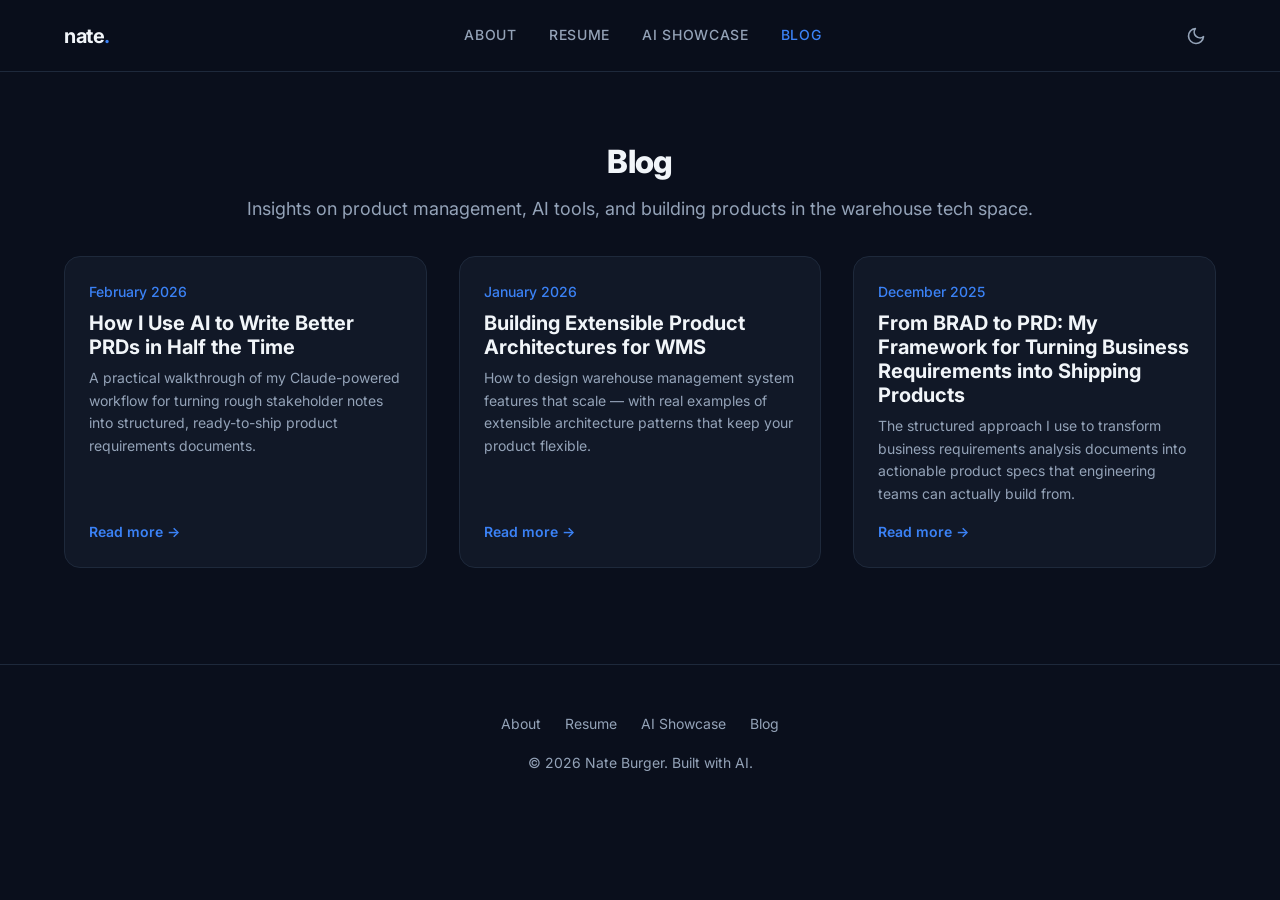
==== blog/index.html @ ef0ab64f "Build complete personal website with blog, AI showcase, and full SEO Static HTML/CSS/JS site for Git" ====
<!DOCTYPE html>
<html lang="en" data-theme="dark">
<head>
  <meta charset="UTF-8">
  <meta name="viewport" content="width=device-width, initial-scale=1.0">

  <!-- Primary Meta -->
  <title>Blog — Nate Burger | Product Management & AI Insights</title>
  <meta name="description" content="Articles on product management, AI-assisted development, warehouse management systems, workflow automation, and turning complex requirements into shipping products.">
  <meta name="author" content="Nate Burger">
  <link rel="canonical" href="https://ndburger.github.io/testt/blog/">

  <!-- Open Graph -->
  <meta property="og:type" content="website">
  <meta property="og:title" content="Blog — Nate Burger | Product Management & AI Insights">
  <meta property="og:description" content="Articles on product management, AI-assisted development, warehouse management systems, and workflow automation.">
  <meta property="og:url" content="https://ndburger.github.io/testt/blog/">
  <meta property="og:image" content="https://ndburger.github.io/testt/assets/images/og-image.png">
  <meta property="og:site_name" content="Nate Burger">

  <!-- Twitter Card -->
  <meta name="twitter:card" content="summary_large_image">
  <meta name="twitter:title" content="Blog — Nate Burger | Product Management & AI Insights">
  <meta name="twitter:description" content="Articles on product management, AI-assisted development, warehouse management systems, and workflow automation.">
  <meta name="twitter:image" content="https://ndburger.github.io/testt/assets/images/og-image.png">

  <!-- JSON-LD -->
  <script type="application/ld+json">
  {
    "@context": "https://schema.org",
    "@type": "Blog",
    "name": "Nate Burger's Blog",
    "description": "Articles on product management, AI-assisted development, warehouse management systems, and workflow automation.",
    "url": "https://ndburger.github.io/testt/blog/",
    "author": {
      "@type": "Person",
      "name": "Nate Burger"
    }
  }
  </script>

  <!-- Fonts -->
  <link rel="preconnect" href="https://fonts.googleapis.com">
  <link rel="preconnect" href="https://fonts.gstatic.com" crossorigin>
  <link href="https://fonts.googleapis.com/css2?family=Inter:wght@400;500;600;700;800&display=swap" rel="stylesheet">

  <!-- Styles -->
  <link rel="stylesheet" href="../assets/css/styles.css">
</head>
<body>

  <!-- Header -->
  <header class="site-header" role="banner">
    <div class="container header-inner">
      <a href="../" class="logo">nate<span>.</span></a>

      <nav class="nav-links" role="navigation" aria-label="Main navigation">
        <a href="../#about">About</a>
        <a href="../#experience">Resume</a>
        <a href="../#showcase">AI Showcase</a>
        <a href="./" class="active">Blog</a>
      </nav>

      <div class="header-actions">
        <button class="theme-toggle" aria-label="Toggle dark/light mode">
          <svg class="icon-moon" width="20" height="20" viewBox="0 0 24 24" fill="none" stroke="currentColor" stroke-width="2" stroke-linecap="round" stroke-linejoin="round"><path d="M21 12.79A9 9 0 1 1 11.21 3 7 7 0 0 0 21 12.79z"/></svg>
          <svg class="icon-sun" width="20" height="20" viewBox="0 0 24 24" fill="none" stroke="currentColor" stroke-width="2" stroke-linecap="round" stroke-linejoin="round"><circle cx="12" cy="12" r="5"/><line x1="12" y1="1" x2="12" y2="3"/><line x1="12" y1="21" x2="12" y2="23"/><line x1="4.22" y1="4.22" x2="5.64" y2="5.64"/><line x1="18.36" y1="18.36" x2="19.78" y2="19.78"/><line x1="1" y1="12" x2="3" y2="12"/><line x1="21" y1="12" x2="23" y2="12"/><line x1="4.22" y1="19.78" x2="5.64" y2="18.36"/><line x1="18.36" y1="5.64" x2="19.78" y2="4.22"/></svg>
        </button>
        <button class="nav-toggle" aria-label="Open menu" aria-expanded="false">
          <span></span>
          <span></span>
          <span></span>
        </button>
      </div>
    </div>
  </header>

  <nav class="mobile-nav" role="navigation" aria-label="Mobile navigation">
    <a href="../#about">About</a>
    <a href="../#experience">Resume</a>
    <a href="../#showcase">AI Showcase</a>
    <a href="./">Blog</a>
  </nav>

  <main>
    <div class="container">
      <div class="blog-index-header fade-in">
        <h1>Blog</h1>
        <p>Insights on product management, AI tools, and building products in the warehouse tech space.</p>
      </div>

      <div class="blog-index-grid stagger">
        <!-- Post 1 -->
        <article class="blog-card fade-in" style="--i: 0">
          <span class="blog-card-date">February 2026</span>
          <h3><a href="ai-powered-prds.html">How I Use AI to Write Better PRDs in Half the Time</a></h3>
          <p class="blog-card-excerpt">A practical walkthrough of my Claude-powered workflow for turning rough stakeholder notes into structured, ready-to-ship product requirements documents.</p>
          <a href="ai-powered-prds.html" class="blog-card-link">Read more</a>
        </article>

        <!-- Post 2 -->
        <article class="blog-card fade-in" style="--i: 1">
          <span class="blog-card-date">January 2026</span>
          <h3><a href="extensible-product-architectures.html">Building Extensible Product Architectures for WMS</a></h3>
          <p class="blog-card-excerpt">How to design warehouse management system features that scale — with real examples of extensible architecture patterns that keep your product flexible.</p>
          <a href="extensible-product-architectures.html" class="blog-card-link">Read more</a>
        </article>

        <!-- Post 3 -->
        <article class="blog-card fade-in" style="--i: 2">
          <span class="blog-card-date">December 2025</span>
          <h3><a href="brad-to-prd-framework.html">From BRAD to PRD: My Framework for Turning Business Requirements into Shipping Products</a></h3>
          <p class="blog-card-excerpt">The structured approach I use to transform business requirements analysis documents into actionable product specs that engineering teams can actually build from.</p>
          <a href="brad-to-prd-framework.html" class="blog-card-link">Read more</a>
        </article>
      </div>
    </div>
  </main>

  <footer class="site-footer" role="contentinfo">
    <div class="container">
      <div class="footer-content">
        <nav class="footer-links" aria-label="Footer navigation">
          <a href="../#about">About</a>
          <a href="../#experience">Resume</a>
          <a href="../#showcase">AI Showcase</a>
          <a href="./">Blog</a>
        </nav>
        <p class="footer-copy">&copy; 2026 Nate Burger. Built with AI.</p>
      </div>
    </div>
  </footer>

  <button class="back-to-top" aria-label="Back to top">
    <svg width="20" height="20" viewBox="0 0 24 24" fill="none" stroke="currentColor" stroke-width="2" stroke-linecap="round" stroke-linejoin="round"><polyline points="18 15 12 9 6 15"/></svg>
  </button>

  <script src="../assets/js/main.js"></script>
</body>
</html>
---- assets/css/styles.css ----
/* ==========================================================================
   Nate's PM Portfolio & Blog — Main Stylesheet
   Mobile-first, dark-mode default
   ========================================================================== */

/* ---------- CSS Custom Properties ---------- */
:root {
  /* Dark mode (default) */
  --color-bg: #0a0f1c;
  --color-surface: #111827;
  --color-surface-raised: #1a2332;
  --color-text: #f1f5f9;
  --color-text-muted: #94a3b8;
  --color-primary: #3b82f6;
  --color-primary-hover: #60a5fa;
  --color-primary-subtle: rgba(59, 130, 246, 0.12);
  --color-border: #1e293b;
  --color-accent: #a78bfa;
  --color-success: #34d399;
  --color-code-bg: #1e293b;

  /* Spacing */
  --space-xs: 0.25rem;
  --space-sm: 0.5rem;
  --space-md: 1rem;
  --space-lg: 1.5rem;
  --space-xl: 2rem;
  --space-2xl: 3rem;
  --space-3xl: 4rem;
  --space-4xl: 6rem;

  /* Typography */
  --font-sans: 'Inter', -apple-system, BlinkMacSystemFont, 'Segoe UI', Roboto, Oxygen, Ubuntu, Cantarell, sans-serif;
  --font-mono: 'JetBrains Mono', 'Fira Code', 'Cascadia Code', Consolas, monospace;
  --font-size-sm: 0.875rem;
  --font-size-base: 1rem;
  --font-size-lg: 1.125rem;
  --font-size-xl: 1.25rem;
  --font-size-2xl: 1.5rem;
  --font-size-3xl: 2rem;
  --font-size-4xl: 2.5rem;
  --font-size-5xl: 3.25rem;
  --line-height-tight: 1.2;
  --line-height-base: 1.6;
  --line-height-loose: 1.8;

  /* Layout */
  --container-max: 1200px;
  --content-max: 720px;
  --header-height: 72px;
  --radius-sm: 6px;
  --radius-md: 10px;
  --radius-lg: 16px;

  /* Transitions */
  --transition-fast: 150ms ease;
  --transition-base: 250ms ease;
  --transition-slow: 400ms ease;
}

/* Light mode overrides */
[data-theme="light"] {
  --color-bg: #ffffff;
  --color-surface: #f8fafc;
  --color-surface-raised: #f1f5f9;
  --color-text: #0f172a;
  --color-text-muted: #475569;
  --color-primary: #2563eb;
  --color-primary-hover: #1d4ed8;
  --color-primary-subtle: rgba(37, 99, 235, 0.08);
  --color-border: #e2e8f0;
  --color-accent: #7c3aed;
  --color-success: #059669;
  --color-code-bg: #f1f5f9;
}

/* ---------- Reset & Base ---------- */
*,
*::before,
*::after {
  margin: 0;
  padding: 0;
  box-sizing: border-box;
}

html {
  scroll-behavior: smooth;
  scroll-padding-top: var(--header-height);
  -webkit-text-size-adjust: 100%;
}

body {
  font-family: var(--font-sans);
  font-size: var(--font-size-base);
  line-height: var(--line-height-base);
  color: var(--color-text);
  background-color: var(--color-bg);
  -webkit-font-smoothing: antialiased;
  -moz-osx-font-smoothing: grayscale;
  transition: background-color var(--transition-base), color var(--transition-base);
}

img {
  max-width: 100%;
  height: auto;
  display: block;
}

a {
  color: var(--color-primary);
  text-decoration: none;
  transition: color var(--transition-fast);
}

a:hover {
  color: var(--color-primary-hover);
}

ul, ol {
  list-style: none;
}

button {
  font: inherit;
  cursor: pointer;
  border: none;
  background: none;
  color: inherit;
}

::selection {
  background: var(--color-primary);
  color: #fff;
}

/* ---------- Utilities ---------- */
.container {
  width: 100%;
  max-width: var(--container-max);
  margin: 0 auto;
  padding: 0 var(--space-lg);
}

.sr-only {
  position: absolute;
  width: 1px;
  height: 1px;
  padding: 0;
  margin: -1px;
  overflow: hidden;
  clip: rect(0, 0, 0, 0);
  white-space: nowrap;
  border-width: 0;
}

/* ---------- Scroll Animations ---------- */
.fade-in {
  opacity: 0;
  transform: translateY(24px);
  transition: opacity 0.6s ease, transform 0.6s ease;
}

.fade-in.visible {
  opacity: 1;
  transform: translateY(0);
}

.fade-in-left {
  opacity: 0;
  transform: translateX(-24px);
  transition: opacity 0.6s ease, transform 0.6s ease;
}

.fade-in-left.visible {
  opacity: 1;
  transform: translateX(0);
}

.fade-in-right {
  opacity: 0;
  transform: translateX(24px);
  transition: opacity 0.6s ease, transform 0.6s ease;
}

.fade-in-right.visible {
  opacity: 1;
  transform: translateX(0);
}

/* Stagger children */
.stagger > * {
  transition-delay: calc(var(--i, 0) * 100ms);
}

/* ---------- Header / Navigation ---------- */
.site-header {
  position: fixed;
  top: 0;
  left: 0;
  right: 0;
  z-index: 100;
  height: var(--header-height);
  background: rgba(10, 15, 28, 0.85);
  backdrop-filter: blur(12px);
  -webkit-backdrop-filter: blur(12px);
  border-bottom: 1px solid var(--color-border);
  transition: background var(--transition-base), border-color var(--transition-base);
}

[data-theme="light"] .site-header {
  background: rgba(255, 255, 255, 0.85);
}

.header-inner {
  display: flex;
  align-items: center;
  justify-content: space-between;
  height: 100%;
}

.logo {
  font-size: var(--font-size-xl);
  font-weight: 700;
  color: var(--color-text);
  letter-spacing: -0.02em;
}

.logo span {
  color: var(--color-primary);
}

.nav-links {
  display: none;
  gap: var(--space-xl);
  align-items: center;
}

.nav-links a {
  color: var(--color-text-muted);
  font-size: var(--font-size-sm);
  font-weight: 500;
  text-transform: uppercase;
  letter-spacing: 0.05em;
  transition: color var(--transition-fast);
}

.nav-links a:hover,
.nav-links a.active {
  color: var(--color-primary);
}

.header-actions {
  display: flex;
  align-items: center;
  gap: var(--space-md);
}

/* Theme toggle */
.theme-toggle {
  display: flex;
  align-items: center;
  justify-content: center;
  width: 40px;
  height: 40px;
  border-radius: 50%;
  color: var(--color-text-muted);
  transition: color var(--transition-fast), background var(--transition-fast);
}

.theme-toggle:hover {
  color: var(--color-text);
  background: var(--color-surface-raised);
}

.theme-toggle .icon-sun {
  display: none;
}

[data-theme="light"] .theme-toggle .icon-moon {
  display: none;
}

[data-theme="light"] .theme-toggle .icon-sun {
  display: block;
}

/* Mobile hamburger */
.nav-toggle {
  display: flex;
  flex-direction: column;
  gap: 5px;
  width: 28px;
  padding: 4px 0;
}

.nav-toggle span {
  display: block;
  height: 2px;
  background: var(--color-text);
  border-radius: 2px;
  transition: transform var(--transition-base), opacity var(--transition-base);
}

.nav-toggle.active span:nth-child(1) {
  transform: translateY(7px) rotate(45deg);
}

.nav-toggle.active span:nth-child(2) {
  opacity: 0;
}

.nav-toggle.active span:nth-child(3) {
  transform: translateY(-7px) rotate(-45deg);
}

/* Mobile menu */
.mobile-nav {
  display: none;
  position: fixed;
  top: var(--header-height);
  left: 0;
  right: 0;
  bottom: 0;
  background: var(--color-bg);
  z-index: 99;
  padding: var(--space-2xl) var(--space-lg);
  opacity: 0;
  transform: translateY(-8px);
  transition: opacity var(--transition-base), transform var(--transition-base);
}

.mobile-nav.open {
  display: flex;
  flex-direction: column;
  gap: var(--space-lg);
  opacity: 1;
  transform: translateY(0);
}

.mobile-nav a {
  color: var(--color-text);
  font-size: var(--font-size-2xl);
  font-weight: 600;
}

/* ---------- Hero Section ---------- */
.hero {
  min-height: 100vh;
  display: flex;
  align-items: center;
  padding-top: var(--header-height);
  position: relative;
  overflow: hidden;
}

.hero::before {
  content: '';
  position: absolute;
  top: -50%;
  right: -30%;
  width: 80%;
  height: 80%;
  background: radial-gradient(circle, var(--color-primary-subtle) 0%, transparent 70%);
  pointer-events: none;
}

.hero-grid {
  display: grid;
  grid-template-columns: 1fr;
  gap: var(--space-2xl);
  align-items: center;
}

.hero-content {
  position: relative;
  z-index: 1;
}

.hero-badge {
  display: inline-flex;
  align-items: center;
  gap: var(--space-sm);
  padding: var(--space-xs) var(--space-md);
  background: var(--color-primary-subtle);
  border: 1px solid rgba(59, 130, 246, 0.2);
  border-radius: 999px;
  font-size: var(--font-size-sm);
  color: var(--color-primary);
  font-weight: 500;
  margin-bottom: var(--space-lg);
}

.hero-badge::before {
  content: '';
  width: 8px;
  height: 8px;
  border-radius: 50%;
  background: var(--color-success);
  animation: pulse 2s infinite;
}

@keyframes pulse {
  0%, 100% { opacity: 1; }
  50% { opacity: 0.4; }
}

.hero h1 {
  font-size: var(--font-size-4xl);
  font-weight: 800;
  line-height: var(--line-height-tight);
  letter-spacing: -0.03em;
  margin-bottom: var(--space-lg);
}

.hero h1 .highlight {
  background: linear-gradient(135deg, var(--color-primary), var(--color-accent));
  -webkit-background-clip: text;
  -webkit-text-fill-color: transparent;
  background-clip: text;
}

.hero-description {
  font-size: var(--font-size-lg);
  color: var(--color-text-muted);
  line-height: var(--line-height-loose);
  max-width: 540px;
  margin-bottom: var(--space-xl);
}

.hero-cta {
  display: flex;
  flex-wrap: wrap;
  gap: var(--space-md);
}

.hero-image {
  display: flex;
  justify-content: center;
}

.headshot-placeholder {
  width: 280px;
  height: 280px;
  border-radius: 50%;
  background: linear-gradient(135deg, var(--color-surface-raised), var(--color-border));
  display: flex;
  align-items: center;
  justify-content: center;
  font-size: var(--font-size-sm);
  color: var(--color-text-muted);
  border: 3px solid var(--color-border);
  position: relative;
  overflow: hidden;
}

.headshot-placeholder svg {
  width: 80px;
  height: 80px;
  opacity: 0.3;
}

/* ---------- Buttons ---------- */
.btn {
  display: inline-flex;
  align-items: center;
  gap: var(--space-sm);
  padding: 0.75rem 1.5rem;
  font-weight: 600;
  font-size: var(--font-size-sm);
  border-radius: var(--radius-sm);
  transition: all var(--transition-fast);
  white-space: nowrap;
}

.btn-primary {
  background: var(--color-primary);
  color: #fff;
}

.btn-primary:hover {
  background: var(--color-primary-hover);
  color: #fff;
  transform: translateY(-1px);
  box-shadow: 0 4px 12px rgba(59, 130, 246, 0.3);
}

.btn-outline {
  border: 1px solid var(--color-border);
  color: var(--color-text);
}

.btn-outline:hover {
  border-color: var(--color-primary);
  color: var(--color-primary);
  background: var(--color-primary-subtle);
}

.btn svg {
  width: 16px;
  height: 16px;
}

/* ---------- Sections ---------- */
.section {
  padding: var(--space-4xl) 0;
}

.section-header {
  text-align: center;
  margin-bottom: var(--space-3xl);
}

.section-label {
  display: inline-block;
  font-size: var(--font-size-sm);
  font-weight: 600;
  text-transform: uppercase;
  letter-spacing: 0.08em;
  color: var(--color-primary);
  margin-bottom: var(--space-sm);
}

.section-title {
  font-size: var(--font-size-3xl);
  font-weight: 800;
  letter-spacing: -0.02em;
  line-height: var(--line-height-tight);
  margin-bottom: var(--space-md);
}

.section-subtitle {
  font-size: var(--font-size-lg);
  color: var(--color-text-muted);
  max-width: 600px;
  margin: 0 auto;
}

/* ---------- Resume / Experience Section ---------- */
.resume-section {
  border-top: 1px solid var(--color-border);
}

.resume-grid {
  display: grid;
  grid-template-columns: 1fr;
  gap: var(--space-3xl);
}

.resume-main {
  display: flex;
  flex-direction: column;
  gap: var(--space-2xl);
}

/* Experience timeline */
.experience-item {
  position: relative;
  padding-left: var(--space-xl);
  border-left: 2px solid var(--color-border);
  padding-bottom: var(--space-xl);
}

.experience-item:last-child {
  padding-bottom: 0;
}

.experience-item::before {
  content: '';
  position: absolute;
  left: -7px;
  top: 6px;
  width: 12px;
  height: 12px;
  border-radius: 50%;
  background: var(--color-primary);
  border: 2px solid var(--color-bg);
}

.experience-date {
  font-size: var(--font-size-sm);
  color: var(--color-primary);
  font-weight: 600;
  margin-bottom: var(--space-xs);
}

.experience-role {
  font-size: var(--font-size-xl);
  font-weight: 700;
  margin-bottom: var(--space-xs);
}

.experience-company {
  color: var(--color-text-muted);
  margin-bottom: var(--space-md);
}

.experience-item ul {
  display: flex;
  flex-direction: column;
  gap: var(--space-sm);
}

.experience-item li {
  position: relative;
  padding-left: var(--space-lg);
  color: var(--color-text-muted);
  font-size: var(--font-size-sm);
  line-height: var(--line-height-base);
}

.experience-item li::before {
  content: '→';
  position: absolute;
  left: 0;
  color: var(--color-primary);
}

/* Skills */
.resume-sidebar {
  display: flex;
  flex-direction: column;
  gap: var(--space-xl);
}

.skills-group h3 {
  font-size: var(--font-size-base);
  font-weight: 700;
  margin-bottom: var(--space-md);
  color: var(--color-text);
}

.skill-tags {
  display: flex;
  flex-wrap: wrap;
  gap: var(--space-sm);
}

.skill-tag {
  padding: var(--space-xs) var(--space-md);
  background: var(--color-surface-raised);
  border: 1px solid var(--color-border);
  border-radius: 999px;
  font-size: var(--font-size-sm);
  color: var(--color-text-muted);
  transition: all var(--transition-fast);
}

.skill-tag:hover {
  border-color: var(--color-primary);
  color: var(--color-primary);
  background: var(--color-primary-subtle);
}

.download-resume {
  margin-top: var(--space-lg);
}

/* ---------- AI Showcase Section ---------- */
.showcase-section {
  border-top: 1px solid var(--color-border);
  background: var(--color-surface);
}

.showcase-grid {
  display: grid;
  grid-template-columns: 1fr;
  gap: var(--space-xl);
}

.showcase-card {
  background: var(--color-surface-raised);
  border: 1px solid var(--color-border);
  border-radius: var(--radius-lg);
  overflow: hidden;
  transition: transform var(--transition-base), box-shadow var(--transition-base), border-color var(--transition-base);
}

.showcase-card:hover {
  transform: translateY(-4px);
  box-shadow: 0 12px 40px rgba(0, 0, 0, 0.2);
  border-color: var(--color-primary);
}

[data-theme="light"] .showcase-card:hover {
  box-shadow: 0 12px 40px rgba(0, 0, 0, 0.08);
}

.showcase-image {
  width: 100%;
  aspect-ratio: 16 / 9;
  background: linear-gradient(135deg, var(--color-surface), var(--color-border));
  display: flex;
  align-items: center;
  justify-content: center;
  color: var(--color-text-muted);
  font-size: var(--font-size-sm);
}

.showcase-image svg {
  width: 48px;
  height: 48px;
  opacity: 0.3;
}

.showcase-body {
  padding: var(--space-lg);
}

.showcase-tag {
  display: inline-block;
  padding: var(--space-xs) var(--space-sm);
  background: var(--color-primary-subtle);
  color: var(--color-primary);
  font-size: 0.75rem;
  font-weight: 600;
  border-radius: var(--radius-sm);
  text-transform: uppercase;
  letter-spacing: 0.05em;
  margin-bottom: var(--space-sm);
}

.showcase-body h3 {
  font-size: var(--font-size-xl);
  font-weight: 700;
  margin-bottom: var(--space-sm);
}

.showcase-body p {
  color: var(--color-text-muted);
  font-size: var(--font-size-sm);
  line-height: var(--line-height-base);
}

.showcase-tools {
  display: flex;
  flex-wrap: wrap;
  gap: var(--space-xs);
  margin-top: var(--space-md);
}

.showcase-tools span {
  padding: 2px 8px;
  background: var(--color-bg);
  border-radius: var(--radius-sm);
  font-size: 0.75rem;
  color: var(--color-text-muted);
}

/* ---------- Blog Section ---------- */
.blog-section {
  border-top: 1px solid var(--color-border);
}

.blog-grid {
  display: grid;
  grid-template-columns: 1fr;
  gap: var(--space-xl);
}

.blog-card {
  background: var(--color-surface);
  border: 1px solid var(--color-border);
  border-radius: var(--radius-lg);
  padding: var(--space-lg);
  transition: transform var(--transition-base), box-shadow var(--transition-base), border-color var(--transition-base);
  display: flex;
  flex-direction: column;
}

.blog-card:hover {
  transform: translateY(-2px);
  border-color: var(--color-primary);
  box-shadow: 0 8px 24px rgba(0, 0, 0, 0.15);
}

[data-theme="light"] .blog-card:hover {
  box-shadow: 0 8px 24px rgba(0, 0, 0, 0.06);
}

.blog-card-date {
  font-size: var(--font-size-sm);
  color: var(--color-primary);
  font-weight: 500;
  margin-bottom: var(--space-sm);
}

.blog-card h3 {
  font-size: var(--font-size-xl);
  font-weight: 700;
  margin-bottom: var(--space-sm);
  line-height: var(--line-height-tight);
}

.blog-card h3 a {
  color: var(--color-text);
  transition: color var(--transition-fast);
}

.blog-card h3 a:hover {
  color: var(--color-primary);
}

.blog-card-excerpt {
  color: var(--color-text-muted);
  font-size: var(--font-size-sm);
  line-height: var(--line-height-base);
  flex: 1;
  margin-bottom: var(--space-md);
}

.blog-card-link {
  font-size: var(--font-size-sm);
  font-weight: 600;
  display: inline-flex;
  align-items: center;
  gap: var(--space-xs);
}

.blog-card-link::after {
  content: '→';
  transition: transform var(--transition-fast);
}

.blog-card-link:hover::after {
  transform: translateX(4px);
}

.blog-view-all {
  text-align: center;
  margin-top: var(--space-2xl);
}

/* ---------- Blog Post Layout ---------- */
.blog-post-header {
  padding-top: calc(var(--header-height) + var(--space-3xl));
  padding-bottom: var(--space-2xl);
  text-align: center;
}

.blog-post-meta {
  display: flex;
  align-items: center;
  justify-content: center;
  gap: var(--space-md);
  flex-wrap: wrap;
  margin-bottom: var(--space-lg);
  color: var(--color-text-muted);
  font-size: var(--font-size-sm);
}

.blog-post-meta span {
  display: inline-flex;
  align-items: center;
  gap: var(--space-xs);
}

.blog-post-header h1 {
  font-size: var(--font-size-3xl);
  font-weight: 800;
  letter-spacing: -0.02em;
  line-height: var(--line-height-tight);
  max-width: 800px;
  margin: 0 auto;
}

.blog-post-content {
  max-width: var(--content-max);
  margin: 0 auto;
  padding: 0 var(--space-lg) var(--space-4xl);
}

.blog-post-content h2 {
  font-size: var(--font-size-2xl);
  font-weight: 700;
  margin-top: var(--space-2xl);
  margin-bottom: var(--space-md);
  letter-spacing: -0.01em;
}

.blog-post-content h3 {
  font-size: var(--font-size-xl);
  font-weight: 600;
  margin-top: var(--space-xl);
  margin-bottom: var(--space-sm);
}

.blog-post-content p {
  color: var(--color-text-muted);
  line-height: var(--line-height-loose);
  margin-bottom: var(--space-lg);
}

.blog-post-content ul,
.blog-post-content ol {
  margin-bottom: var(--space-lg);
  padding-left: var(--space-xl);
}

.blog-post-content ul {
  list-style: disc;
}

.blog-post-content ol {
  list-style: decimal;
}

.blog-post-content li {
  color: var(--color-text-muted);
  line-height: var(--line-height-loose);
  margin-bottom: var(--space-sm);
}

.blog-post-content blockquote {
  border-left: 3px solid var(--color-primary);
  padding: var(--space-md) var(--space-lg);
  margin-bottom: var(--space-lg);
  background: var(--color-surface);
  border-radius: 0 var(--radius-sm) var(--radius-sm) 0;
}

.blog-post-content blockquote p {
  color: var(--color-text);
  font-style: italic;
  margin-bottom: 0;
}

.blog-post-content code {
  font-family: var(--font-mono);
  font-size: 0.875em;
  background: var(--color-code-bg);
  padding: 2px 6px;
  border-radius: 4px;
}

.blog-post-content pre {
  background: var(--color-code-bg);
  border: 1px solid var(--color-border);
  border-radius: var(--radius-md);
  padding: var(--space-lg);
  overflow-x: auto;
  margin-bottom: var(--space-lg);
}

.blog-post-content pre code {
  background: none;
  padding: 0;
}

.blog-post-content strong {
  color: var(--color-text);
  font-weight: 600;
}

.blog-post-content a {
  text-decoration: underline;
  text-decoration-color: var(--color-primary);
  text-underline-offset: 2px;
}

/* Blog post nav (prev/next) */
.blog-post-nav {
  max-width: var(--content-max);
  margin: 0 auto;
  padding: var(--space-xl) var(--space-lg);
  border-top: 1px solid var(--color-border);
  display: flex;
  justify-content: space-between;
  gap: var(--space-lg);
}

.blog-post-nav a {
  font-size: var(--font-size-sm);
  font-weight: 600;
}

/* ---------- Blog Index (standalone page) ---------- */
.blog-index-header {
  padding-top: calc(var(--header-height) + var(--space-3xl));
  padding-bottom: var(--space-xl);
  text-align: center;
}

.blog-index-header h1 {
  font-size: var(--font-size-3xl);
  font-weight: 800;
  letter-spacing: -0.02em;
  margin-bottom: var(--space-sm);
}

.blog-index-header p {
  color: var(--color-text-muted);
  font-size: var(--font-size-lg);
}

.blog-index-grid {
  display: grid;
  grid-template-columns: 1fr;
  gap: var(--space-xl);
  padding-bottom: var(--space-4xl);
}

/* ---------- Footer ---------- */
.site-footer {
  border-top: 1px solid var(--color-border);
  padding: var(--space-2xl) 0;
  text-align: center;
}

.footer-content {
  display: flex;
  flex-direction: column;
  align-items: center;
  gap: var(--space-md);
}

.footer-links {
  display: flex;
  gap: var(--space-lg);
}

.footer-links a {
  color: var(--color-text-muted);
  font-size: var(--font-size-sm);
  transition: color var(--transition-fast);
}

.footer-links a:hover {
  color: var(--color-primary);
}

.footer-copy {
  color: var(--color-text-muted);
  font-size: var(--font-size-sm);
}

/* ---------- Back to top ---------- */
.back-to-top {
  position: fixed;
  bottom: var(--space-xl);
  right: var(--space-xl);
  width: 44px;
  height: 44px;
  border-radius: 50%;
  background: var(--color-primary);
  color: #fff;
  display: flex;
  align-items: center;
  justify-content: center;
  opacity: 0;
  transform: translateY(12px);
  transition: opacity var(--transition-base), transform var(--transition-base);
  pointer-events: none;
  z-index: 50;
  box-shadow: 0 4px 12px rgba(59, 130, 246, 0.3);
}

.back-to-top.visible {
  opacity: 1;
  transform: translateY(0);
  pointer-events: auto;
}

.back-to-top:hover {
  color: #fff;
  transform: translateY(-2px);
}

/* ---------- Responsive ---------- */
@media (min-width: 640px) {
  .hero h1 {
    font-size: var(--font-size-5xl);
  }

  .blog-grid,
  .blog-index-grid {
    grid-template-columns: repeat(2, 1fr);
  }

  .showcase-grid {
    grid-template-columns: repeat(2, 1fr);
  }
}

@media (min-width: 768px) {
  .section-title {
    font-size: var(--font-size-4xl);
  }

  .blog-post-header h1 {
    font-size: var(--font-size-4xl);
  }
}

@media (min-width: 1024px) {
  .nav-links {
    display: flex;
  }

  .nav-toggle {
    display: none;
  }

  .hero-grid {
    grid-template-columns: 1fr auto;
  }

  .resume-grid {
    grid-template-columns: 2fr 1fr;
  }

  .blog-grid {
    grid-template-columns: repeat(3, 1fr);
  }

  .blog-index-grid {
    grid-template-columns: repeat(2, 1fr);
  }

  .showcase-grid {
    grid-template-columns: repeat(2, 1fr);
  }
}

@media (min-width: 1200px) {
  .blog-index-grid {
    grid-template-columns: repeat(3, 1fr);
  }
}

/* ---------- Print ---------- */
@media print {
  .site-header,
  .theme-toggle,
  .nav-toggle,
  .mobile-nav,
  .back-to-top {
    display: none !important;
  }

  body {
    color: #000;
    background: #fff;
  }

  .section {
    padding: 1rem 0;
  }
}
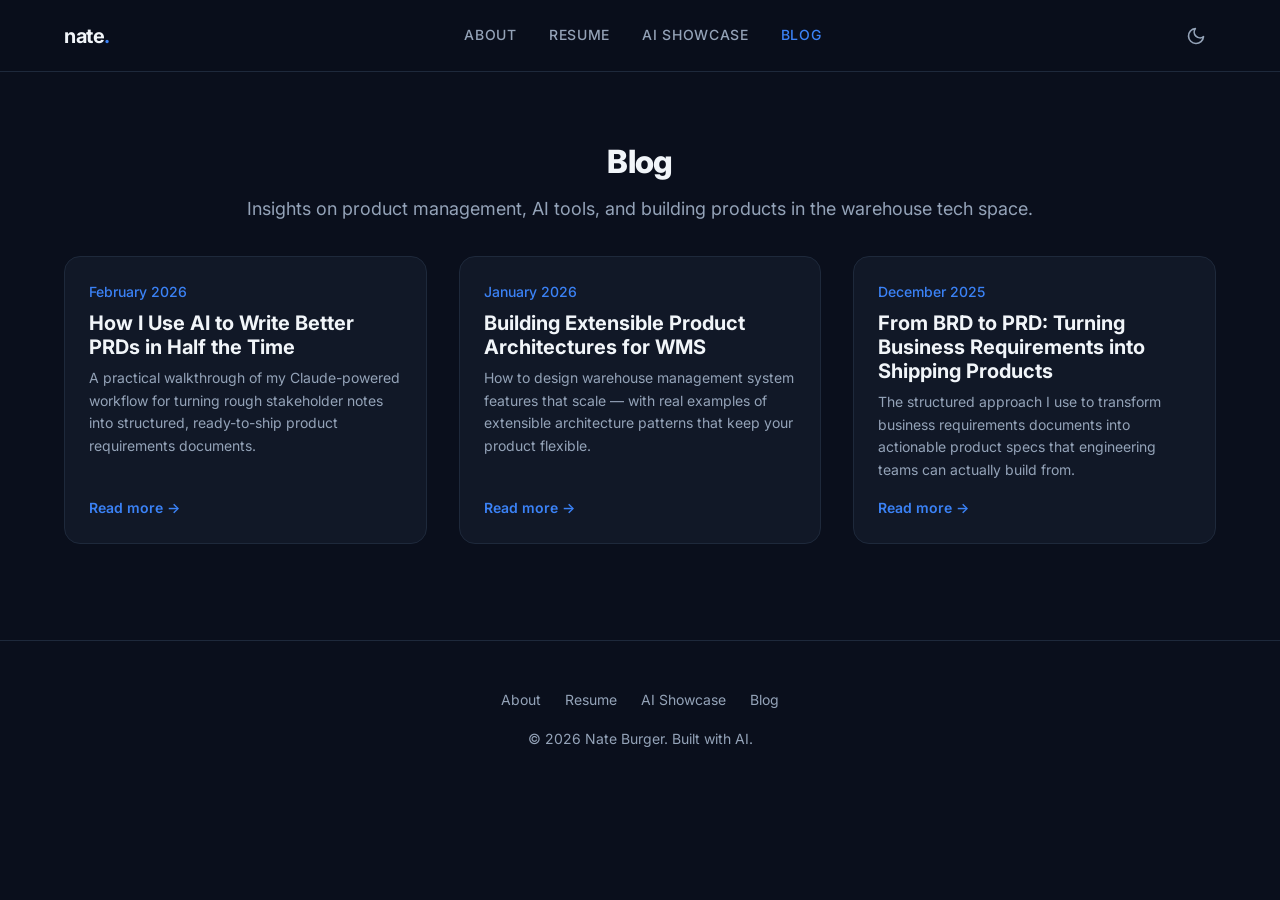
==== commit 49f57479: "Remove company-confidential content and use generic language - Replace BRAD terminology with industr" ====
--- a/blog/index.html
+++ b/blog/index.html
@@ -109,8 +109,8 @@
         <!-- Post 3 -->
         <article class="blog-card fade-in" style="--i: 2">
           <span class="blog-card-date">December 2025</span>
-          <h3><a href="brad-to-prd-framework.html">From BRAD to PRD: My Framework for Turning Business Requirements into Shipping Products</a></h3>
-          <p class="blog-card-excerpt">The structured approach I use to transform business requirements analysis documents into actionable product specs that engineering teams can actually build from.</p>
+          <h3><a href="brad-to-prd-framework.html">From BRD to PRD: Turning Business Requirements into Shipping Products</a></h3>
+          <p class="blog-card-excerpt">The structured approach I use to transform business requirements documents into actionable product specs that engineering teams can actually build from.</p>
           <a href="brad-to-prd-framework.html" class="blog-card-link">Read more</a>
         </article>
       </div>
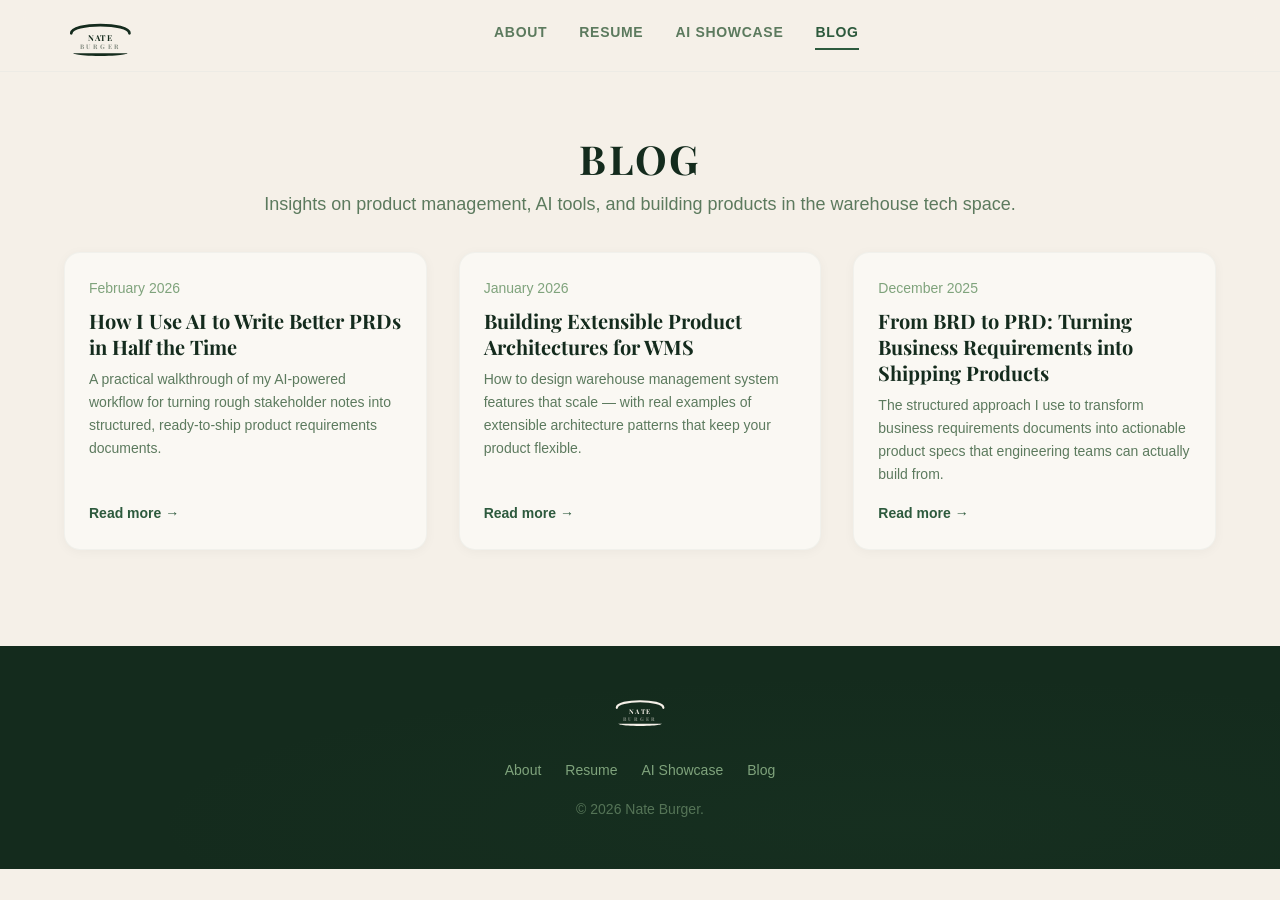
==== commit a606e69b: "Apply Nate Burger brand identity system across entire site - New color palette: forest/cream/warm-wh" ====
--- a/blog/index.html
+++ b/blog/index.html
@@ -1,5 +1,5 @@
 <!DOCTYPE html>
-<html lang="en" data-theme="dark">
+<html lang="en">
 <head>
   <meta charset="UTF-8">
   <meta name="viewport" content="width=device-width, initial-scale=1.0">
@@ -42,7 +42,7 @@
   <!-- Fonts -->
   <link rel="preconnect" href="https://fonts.googleapis.com">
   <link rel="preconnect" href="https://fonts.gstatic.com" crossorigin>
-  <link href="https://fonts.googleapis.com/css2?family=Inter:wght@400;500;600;700;800&display=swap" rel="stylesheet">
+  <link href="https://fonts.googleapis.com/css2?family=Playfair+Display:wght@400;700&display=swap" rel="stylesheet">
 
   <!-- Styles -->
   <link rel="stylesheet" href="../assets/css/styles.css">
@@ -52,7 +52,14 @@
   <!-- Header -->
   <header class="site-header" role="banner">
     <div class="container header-inner">
-      <a href="../" class="logo">nate<span>.</span></a>
+      <a href="../" class="logo" aria-label="Nate Burger — Home">
+        <svg viewBox="0 0 80 44" aria-hidden="true" class="logo-mark">
+          <path class="logo-fill" d="M8 19 C8 7, 72 7, 72 19" stroke="currentColor" stroke-width="3" fill="none" stroke-linecap="round"/>
+          <text class="logo-fill" x="40" y="28" text-anchor="middle" font-family="'Larken','Playfair Display',Georgia,serif" font-weight="700" font-size="9" letter-spacing="1.5" fill="currentColor">NATE</text>
+          <text class="logo-fill" x="40" y="36.5" text-anchor="middle" font-family="'Larken','Playfair Display',Georgia,serif" font-weight="700" font-size="7" letter-spacing="3" fill="currentColor" opacity="0.5">BURGER</text>
+          <path class="logo-fill" d="M10 41 L70 41 C70 41, 68 44, 40 44 C12 44, 10 41, 10 41Z" fill="currentColor"/>
+        </svg>
+      </a>
 
       <nav class="nav-links" role="navigation" aria-label="Main navigation">
         <a href="../#about">About</a>
@@ -62,10 +69,6 @@
       </nav>
 
       <div class="header-actions">
-        <button class="theme-toggle" aria-label="Toggle dark/light mode">
-          <svg class="icon-moon" width="20" height="20" viewBox="0 0 24 24" fill="none" stroke="currentColor" stroke-width="2" stroke-linecap="round" stroke-linejoin="round"><path d="M21 12.79A9 9 0 1 1 11.21 3 7 7 0 0 0 21 12.79z"/></svg>
-          <svg class="icon-sun" width="20" height="20" viewBox="0 0 24 24" fill="none" stroke="currentColor" stroke-width="2" stroke-linecap="round" stroke-linejoin="round"><circle cx="12" cy="12" r="5"/><line x1="12" y1="1" x2="12" y2="3"/><line x1="12" y1="21" x2="12" y2="23"/><line x1="4.22" y1="4.22" x2="5.64" y2="5.64"/><line x1="18.36" y1="18.36" x2="19.78" y2="19.78"/><line x1="1" y1="12" x2="3" y2="12"/><line x1="21" y1="12" x2="23" y2="12"/><line x1="4.22" y1="19.78" x2="5.64" y2="18.36"/><line x1="18.36" y1="5.64" x2="19.78" y2="4.22"/></svg>
-        </button>
         <button class="nav-toggle" aria-label="Open menu" aria-expanded="false">
           <span></span>
           <span></span>
@@ -94,7 +97,7 @@
         <article class="blog-card fade-in" style="--i: 0">
           <span class="blog-card-date">February 2026</span>
           <h3><a href="ai-powered-prds.html">How I Use AI to Write Better PRDs in Half the Time</a></h3>
-          <p class="blog-card-excerpt">A practical walkthrough of my Claude-powered workflow for turning rough stakeholder notes into structured, ready-to-ship product requirements documents.</p>
+          <p class="blog-card-excerpt">A practical walkthrough of my AI-powered workflow for turning rough stakeholder notes into structured, ready-to-ship product requirements documents.</p>
           <a href="ai-powered-prds.html" class="blog-card-link">Read more</a>
         </article>
 
@@ -120,13 +123,21 @@
   <footer class="site-footer" role="contentinfo">
     <div class="container">
       <div class="footer-content">
+        <div class="footer-logo">
+          <svg viewBox="0 0 80 44" aria-hidden="true">
+            <path d="M8 19 C8 7, 72 7, 72 19" stroke="#F5F0E8" stroke-width="3" fill="none" stroke-linecap="round"/>
+            <text x="40" y="28" text-anchor="middle" font-family="'Larken','Playfair Display',Georgia,serif" font-weight="700" font-size="9" letter-spacing="1.5" fill="#F5F0E8">NATE</text>
+            <text x="40" y="36.5" text-anchor="middle" font-family="'Larken','Playfair Display',Georgia,serif" font-weight="700" font-size="7" letter-spacing="3" fill="#F5F0E8" opacity="0.5">BURGER</text>
+            <path d="M10 41 L70 41 C70 41, 68 44, 40 44 C12 44, 10 41, 10 41Z" fill="#F5F0E8"/>
+          </svg>
+        </div>
         <nav class="footer-links" aria-label="Footer navigation">
           <a href="../#about">About</a>
           <a href="../#experience">Resume</a>
           <a href="../#showcase">AI Showcase</a>
           <a href="./">Blog</a>
         </nav>
-        <p class="footer-copy">&copy; 2026 Nate Burger. Built with AI.</p>
+        <p class="footer-copy">&copy; 2026 Nate Burger.</p>
       </div>
     </div>
   </footer>
--- a/assets/css/styles.css
+++ b/assets/css/styles.css
@@ -1,23 +1,25 @@
 /* ==========================================================================
-   Nate's PM Portfolio & Blog — Main Stylesheet
-   Mobile-first, dark-mode default
+   Nate Burger — Personal Brand Stylesheet
+   Warm minimalism · Forest/Cream palette · Larken + System Sans
    ========================================================================== */
 
 /* ---------- CSS Custom Properties ---------- */
 :root {
-  /* Dark mode (default) */
-  --color-bg: #0a0f1c;
-  --color-surface: #111827;
-  --color-surface-raised: #1a2332;
-  --color-text: #f1f5f9;
-  --color-text-muted: #94a3b8;
-  --color-primary: #3b82f6;
-  --color-primary-hover: #60a5fa;
-  --color-primary-subtle: rgba(59, 130, 246, 0.12);
-  --color-border: #1e293b;
-  --color-accent: #a78bfa;
-  --color-success: #34d399;
-  --color-code-bg: #1e293b;
+  /* Primary */
+  --color-primary: #142B1D;
+  --color-forest: #2D5A3D;
+  --color-forest-light: #3E7A52;
+
+  /* Neutrals */
+  --color-cream: #F5F0E8;
+  --color-warm-white: #FAF8F3;
+  --color-off-white: #EDEBE5;
+
+  /* Supporting */
+  --color-sage: #7FA37C;
+  --color-moss: #5C7A5E;
+  --color-charcoal: #2A2A2A;
+  --color-light-gray: #C8C4BC;
 
   /* Spacing */
   --space-xs: 0.25rem;
@@ -30,19 +32,16 @@
   --space-4xl: 6rem;
 
   /* Typography */
-  --font-sans: 'Inter', -apple-system, BlinkMacSystemFont, 'Segoe UI', Roboto, Oxygen, Ubuntu, Cantarell, sans-serif;
-  --font-mono: 'JetBrains Mono', 'Fira Code', 'Cascadia Code', Consolas, monospace;
+  --font-heading: 'Larken', 'Playfair Display', Georgia, serif;
+  --font-body: 'Trebuchet MS', 'Gill Sans', -apple-system, BlinkMacSystemFont, 'Segoe UI', sans-serif;
+  --font-mono: 'JetBrains Mono', 'Fira Code', Consolas, monospace;
   --font-size-sm: 0.875rem;
   --font-size-base: 1rem;
   --font-size-lg: 1.125rem;
   --font-size-xl: 1.25rem;
   --font-size-2xl: 1.5rem;
-  --font-size-3xl: 2rem;
+  --font-size-3xl: 1.8rem;
   --font-size-4xl: 2.5rem;
-  --font-size-5xl: 3.25rem;
-  --line-height-tight: 1.2;
-  --line-height-base: 1.6;
-  --line-height-loose: 1.8;
 
   /* Layout */
   --container-max: 1200px;
@@ -58,22 +57,6 @@
   --transition-slow: 400ms ease;
 }
 
-/* Light mode overrides */
-[data-theme="light"] {
-  --color-bg: #ffffff;
-  --color-surface: #f8fafc;
-  --color-surface-raised: #f1f5f9;
-  --color-text: #0f172a;
-  --color-text-muted: #475569;
-  --color-primary: #2563eb;
-  --color-primary-hover: #1d4ed8;
-  --color-primary-subtle: rgba(37, 99, 235, 0.08);
-  --color-border: #e2e8f0;
-  --color-accent: #7c3aed;
-  --color-success: #059669;
-  --color-code-bg: #f1f5f9;
-}
-
 /* ---------- Reset & Base ---------- */
 *,
 *::before,
@@ -90,14 +73,13 @@
 }
 
 body {
-  font-family: var(--font-sans);
+  font-family: var(--font-body);
   font-size: var(--font-size-base);
-  line-height: var(--line-height-base);
-  color: var(--color-text);
-  background-color: var(--color-bg);
+  line-height: 1.65;
+  color: var(--color-moss);
+  background-color: var(--color-cream);
   -webkit-font-smoothing: antialiased;
   -moz-osx-font-smoothing: grayscale;
-  transition: background-color var(--transition-base), color var(--transition-base);
 }
 
 img {
@@ -107,13 +89,13 @@
 }
 
 a {
-  color: var(--color-primary);
+  color: var(--color-forest);
   text-decoration: none;
   transition: color var(--transition-fast);
 }
 
 a:hover {
-  color: var(--color-primary-hover);
+  color: var(--color-forest-light);
 }
 
 ul, ol {
@@ -128,9 +110,34 @@
   color: inherit;
 }
 
+h1, h2, h3 {
+  font-family: var(--font-heading);
+  font-weight: 700;
+  color: var(--color-primary);
+  text-transform: uppercase;
+}
+
+h1 {
+  font-size: var(--font-size-4xl);
+  letter-spacing: 0.06em;
+  line-height: 1.15;
+}
+
+h2 {
+  font-size: var(--font-size-3xl);
+  letter-spacing: 0.05em;
+  line-height: 1.2;
+}
+
+h3 {
+  font-size: 1.3rem;
+  letter-spacing: 0.04em;
+  line-height: 1.3;
+}
+
 ::selection {
-  background: var(--color-primary);
-  color: #fff;
+  background: var(--color-forest);
+  color: var(--color-cream);
 }
 
 /* ---------- Utilities ---------- */
@@ -187,7 +194,6 @@
   transform: translateX(0);
 }
 
-/* Stagger children */
 .stagger > * {
   transition-delay: calc(var(--i, 0) * 100ms);
 }
@@ -200,15 +206,16 @@
   right: 0;
   z-index: 100;
   height: var(--header-height);
-  background: rgba(10, 15, 28, 0.85);
+  background: rgba(245, 240, 232, 0.9);
   backdrop-filter: blur(12px);
   -webkit-backdrop-filter: blur(12px);
-  border-bottom: 1px solid var(--color-border);
-  transition: background var(--transition-base), border-color var(--transition-base);
-}
-
-[data-theme="light"] .site-header {
-  background: rgba(255, 255, 255, 0.85);
+  border-bottom: 1px solid var(--color-off-white);
+  transition: border-color var(--transition-base);
+}
+
+.site-header.header-dark {
+  background: rgba(20, 43, 29, 0.95);
+  border-bottom-color: rgba(45, 90, 61, 0.2);
 }
 
 .header-inner {
@@ -218,15 +225,26 @@
   height: 100%;
 }
 
+/* Logo */
 .logo {
-  font-size: var(--font-size-xl);
-  font-weight: 700;
-  color: var(--color-text);
-  letter-spacing: -0.02em;
-}
-
-.logo span {
+  display: flex;
+  align-items: center;
+  gap: var(--space-sm);
   color: var(--color-primary);
+  text-decoration: none;
+}
+
+.logo:hover {
+  color: var(--color-primary);
+}
+
+.logo svg {
+  height: 40px;
+  width: auto;
+}
+
+.site-header.header-dark .logo svg .logo-fill {
+  fill: var(--color-cream);
 }
 
 .nav-links {
@@ -236,52 +254,36 @@
 }
 
 .nav-links a {
-  color: var(--color-text-muted);
-  font-size: var(--font-size-sm);
-  font-weight: 500;
+  color: var(--color-moss);
+  font-size: var(--font-size-sm);
+  font-weight: 600;
   text-transform: uppercase;
   letter-spacing: 0.05em;
-  transition: color var(--transition-fast);
+  padding-bottom: 4px;
+  border-bottom: 2px solid transparent;
+  transition: color var(--transition-fast), border-color var(--transition-fast);
 }
 
 .nav-links a:hover,
 .nav-links a.active {
-  color: var(--color-primary);
+  color: var(--color-forest);
+  border-bottom-color: var(--color-forest);
+}
+
+.site-header.header-dark .nav-links a {
+  color: var(--color-sage);
+}
+
+.site-header.header-dark .nav-links a:hover,
+.site-header.header-dark .nav-links a.active {
+  color: var(--color-cream);
+  border-bottom-color: var(--color-cream);
 }
 
 .header-actions {
   display: flex;
   align-items: center;
   gap: var(--space-md);
-}
-
-/* Theme toggle */
-.theme-toggle {
-  display: flex;
-  align-items: center;
-  justify-content: center;
-  width: 40px;
-  height: 40px;
-  border-radius: 50%;
-  color: var(--color-text-muted);
-  transition: color var(--transition-fast), background var(--transition-fast);
-}
-
-.theme-toggle:hover {
-  color: var(--color-text);
-  background: var(--color-surface-raised);
-}
-
-.theme-toggle .icon-sun {
-  display: none;
-}
-
-[data-theme="light"] .theme-toggle .icon-moon {
-  display: none;
-}
-
-[data-theme="light"] .theme-toggle .icon-sun {
-  display: block;
 }
 
 /* Mobile hamburger */
@@ -296,9 +298,13 @@
 .nav-toggle span {
   display: block;
   height: 2px;
-  background: var(--color-text);
+  background: var(--color-primary);
   border-radius: 2px;
   transition: transform var(--transition-base), opacity var(--transition-base);
+}
+
+.site-header.header-dark .nav-toggle span {
+  background: var(--color-cream);
 }
 
 .nav-toggle.active span:nth-child(1) {
@@ -321,7 +327,7 @@
   left: 0;
   right: 0;
   bottom: 0;
-  background: var(--color-bg);
+  background: var(--color-cream);
   z-index: 99;
   padding: var(--space-2xl) var(--space-lg);
   opacity: 0;
@@ -338,9 +344,12 @@
 }
 
 .mobile-nav a {
-  color: var(--color-text);
+  color: var(--color-primary);
+  font-family: var(--font-heading);
   font-size: var(--font-size-2xl);
-  font-weight: 600;
+  font-weight: 700;
+  text-transform: uppercase;
+  letter-spacing: 0.05em;
 }
 
 /* ---------- Hero Section ---------- */
@@ -351,17 +360,8 @@
   padding-top: var(--header-height);
   position: relative;
   overflow: hidden;
-}
-
-.hero::before {
-  content: '';
-  position: absolute;
-  top: -50%;
-  right: -30%;
-  width: 80%;
-  height: 80%;
-  background: radial-gradient(circle, var(--color-primary-subtle) 0%, transparent 70%);
-  pointer-events: none;
+  background: var(--color-primary);
+  background-image: radial-gradient(ellipse at 30% 20%, rgba(62,122,82,0.05) 0%, transparent 60%);
 }
 
 .hero-grid {
@@ -381,48 +381,29 @@
   align-items: center;
   gap: var(--space-sm);
   padding: var(--space-xs) var(--space-md);
-  background: var(--color-primary-subtle);
-  border: 1px solid rgba(59, 130, 246, 0.2);
+  background: rgba(62, 122, 82, 0.12);
+  border: 1px solid rgba(127, 163, 124, 0.2);
   border-radius: 999px;
   font-size: var(--font-size-sm);
-  color: var(--color-primary);
-  font-weight: 500;
+  color: var(--color-sage);
+  font-weight: 600;
   margin-bottom: var(--space-lg);
-}
-
-.hero-badge::before {
-  content: '';
-  width: 8px;
-  height: 8px;
-  border-radius: 50%;
-  background: var(--color-success);
-  animation: pulse 2s infinite;
-}
-
-@keyframes pulse {
-  0%, 100% { opacity: 1; }
-  50% { opacity: 0.4; }
+  letter-spacing: 0.04em;
 }
 
 .hero h1 {
-  font-size: var(--font-size-4xl);
-  font-weight: 800;
-  line-height: var(--line-height-tight);
-  letter-spacing: -0.03em;
+  color: var(--color-cream);
   margin-bottom: var(--space-lg);
 }
 
 .hero h1 .highlight {
-  background: linear-gradient(135deg, var(--color-primary), var(--color-accent));
-  -webkit-background-clip: text;
-  -webkit-text-fill-color: transparent;
-  background-clip: text;
+  color: var(--color-sage);
 }
 
 .hero-description {
   font-size: var(--font-size-lg);
-  color: var(--color-text-muted);
-  line-height: var(--line-height-loose);
+  color: var(--color-sage);
+  line-height: 1.8;
   max-width: 540px;
   margin-bottom: var(--space-xl);
 }
@@ -442,21 +423,25 @@
   width: 280px;
   height: 280px;
   border-radius: 50%;
-  background: linear-gradient(135deg, var(--color-surface-raised), var(--color-border));
+  background: rgba(45, 90, 61, 0.15);
   display: flex;
   align-items: center;
   justify-content: center;
-  font-size: var(--font-size-sm);
-  color: var(--color-text-muted);
-  border: 3px solid var(--color-border);
-  position: relative;
+  border: 2px solid rgba(127, 163, 124, 0.2);
   overflow: hidden;
 }
 
 .headshot-placeholder svg {
   width: 80px;
   height: 80px;
-  opacity: 0.3;
+  opacity: 0.2;
+  color: var(--color-sage);
+}
+
+.headshot-placeholder img {
+  width: 100%;
+  height: 100%;
+  object-fit: cover;
 }
 
 /* ---------- Buttons ---------- */
@@ -464,35 +449,46 @@
   display: inline-flex;
   align-items: center;
   gap: var(--space-sm);
-  padding: 0.75rem 1.5rem;
+  padding: 10px 24px;
   font-weight: 600;
   font-size: var(--font-size-sm);
-  border-radius: var(--radius-sm);
+  letter-spacing: 0.05em;
+  border-radius: 8px;
   transition: all var(--transition-fast);
   white-space: nowrap;
 }
 
 .btn-primary {
-  background: var(--color-primary);
-  color: #fff;
+  background: var(--color-forest);
+  color: var(--color-cream);
 }
 
 .btn-primary:hover {
-  background: var(--color-primary-hover);
-  color: #fff;
+  background: var(--color-forest-light);
+  color: var(--color-cream);
   transform: translateY(-1px);
-  box-shadow: 0 4px 12px rgba(59, 130, 246, 0.3);
 }
 
 .btn-outline {
-  border: 1px solid var(--color-border);
-  color: var(--color-text);
+  border: 1.5px solid var(--color-forest);
+  color: var(--color-forest);
+  background: transparent;
 }
 
 .btn-outline:hover {
-  border-color: var(--color-primary);
+  background: var(--color-forest);
+  color: var(--color-cream);
+}
+
+/* On dark backgrounds */
+.hero .btn-outline {
+  border-color: var(--color-sage);
+  color: var(--color-sage);
+}
+
+.hero .btn-outline:hover {
+  background: var(--color-sage);
   color: var(--color-primary);
-  background: var(--color-primary-subtle);
 }
 
 .btn svg {
@@ -512,32 +508,29 @@
 
 .section-label {
   display: inline-block;
+  font-family: var(--font-body);
   font-size: var(--font-size-sm);
   font-weight: 600;
   text-transform: uppercase;
   letter-spacing: 0.08em;
-  color: var(--color-primary);
+  color: var(--color-forest);
   margin-bottom: var(--space-sm);
 }
 
 .section-title {
-  font-size: var(--font-size-3xl);
-  font-weight: 800;
-  letter-spacing: -0.02em;
-  line-height: var(--line-height-tight);
   margin-bottom: var(--space-md);
 }
 
 .section-subtitle {
   font-size: var(--font-size-lg);
-  color: var(--color-text-muted);
+  color: var(--color-moss);
   max-width: 600px;
   margin: 0 auto;
 }
 
 /* ---------- Resume / Experience Section ---------- */
 .resume-section {
-  border-top: 1px solid var(--color-border);
+  background: var(--color-warm-white);
 }
 
 .resume-grid {
@@ -552,11 +545,10 @@
   gap: var(--space-2xl);
 }
 
-/* Experience timeline */
 .experience-item {
   position: relative;
   padding-left: var(--space-xl);
-  border-left: 2px solid var(--color-border);
+  border-left: 2px solid var(--color-off-white);
   padding-bottom: var(--space-xl);
 }
 
@@ -572,25 +564,26 @@
   width: 12px;
   height: 12px;
   border-radius: 50%;
-  background: var(--color-primary);
-  border: 2px solid var(--color-bg);
+  background: var(--color-forest);
+  border: 2px solid var(--color-warm-white);
 }
 
 .experience-date {
   font-size: var(--font-size-sm);
-  color: var(--color-primary);
+  color: var(--color-forest);
   font-weight: 600;
   margin-bottom: var(--space-xs);
 }
 
 .experience-role {
   font-size: var(--font-size-xl);
-  font-weight: 700;
+  text-transform: none;
+  letter-spacing: 0;
   margin-bottom: var(--space-xs);
 }
 
 .experience-company {
-  color: var(--color-text-muted);
+  color: var(--color-light-gray);
   margin-bottom: var(--space-md);
 }
 
@@ -603,16 +596,16 @@
 .experience-item li {
   position: relative;
   padding-left: var(--space-lg);
-  color: var(--color-text-muted);
-  font-size: var(--font-size-sm);
-  line-height: var(--line-height-base);
+  color: var(--color-moss);
+  font-size: var(--font-size-sm);
+  line-height: 1.65;
 }
 
 .experience-item li::before {
-  content: '→';
+  content: '\2192';
   position: absolute;
   left: 0;
-  color: var(--color-primary);
+  color: var(--color-sage);
 }
 
 /* Skills */
@@ -624,9 +617,9 @@
 
 .skills-group h3 {
   font-size: var(--font-size-base);
-  font-weight: 700;
+  text-transform: none;
+  letter-spacing: 0;
   margin-bottom: var(--space-md);
-  color: var(--color-text);
 }
 
 .skill-tags {
@@ -637,18 +630,18 @@
 
 .skill-tag {
   padding: var(--space-xs) var(--space-md);
-  background: var(--color-surface-raised);
-  border: 1px solid var(--color-border);
+  background: var(--color-cream);
+  border: 1px solid var(--color-off-white);
   border-radius: 999px;
   font-size: var(--font-size-sm);
-  color: var(--color-text-muted);
+  color: var(--color-moss);
   transition: all var(--transition-fast);
 }
 
 .skill-tag:hover {
-  border-color: var(--color-primary);
-  color: var(--color-primary);
-  background: var(--color-primary-subtle);
+  border-color: var(--color-forest);
+  color: var(--color-forest);
+  background: rgba(45, 90, 61, 0.04);
 }
 
 .download-resume {
@@ -657,8 +650,7 @@
 
 /* ---------- AI Showcase Section ---------- */
 .showcase-section {
-  border-top: 1px solid var(--color-border);
-  background: var(--color-surface);
+  background: var(--color-cream);
 }
 
 .showcase-grid {
@@ -668,38 +660,33 @@
 }
 
 .showcase-card {
-  background: var(--color-surface-raised);
-  border: 1px solid var(--color-border);
+  background: var(--color-warm-white);
+  border: 1px solid rgba(45, 90, 61, 0.04);
   border-radius: var(--radius-lg);
   overflow: hidden;
-  transition: transform var(--transition-base), box-shadow var(--transition-base), border-color var(--transition-base);
+  box-shadow: 0 2px 12px rgba(0, 0, 0, 0.04);
+  transition: transform var(--transition-base), box-shadow var(--transition-base);
 }
 
 .showcase-card:hover {
   transform: translateY(-4px);
-  box-shadow: 0 12px 40px rgba(0, 0, 0, 0.2);
-  border-color: var(--color-primary);
-}
-
-[data-theme="light"] .showcase-card:hover {
-  box-shadow: 0 12px 40px rgba(0, 0, 0, 0.08);
+  box-shadow: 0 8px 24px rgba(0, 0, 0, 0.08);
 }
 
 .showcase-image {
   width: 100%;
   aspect-ratio: 16 / 9;
-  background: linear-gradient(135deg, var(--color-surface), var(--color-border));
+  background: linear-gradient(135deg, var(--color-off-white), var(--color-cream));
   display: flex;
   align-items: center;
   justify-content: center;
-  color: var(--color-text-muted);
-  font-size: var(--font-size-sm);
 }
 
 .showcase-image svg {
   width: 48px;
   height: 48px;
-  opacity: 0.3;
+  opacity: 0.2;
+  color: var(--color-moss);
 }
 
 .showcase-body {
@@ -709,8 +696,8 @@
 .showcase-tag {
   display: inline-block;
   padding: var(--space-xs) var(--space-sm);
-  background: var(--color-primary-subtle);
-  color: var(--color-primary);
+  background: rgba(45, 90, 61, 0.06);
+  color: var(--color-forest);
   font-size: 0.75rem;
   font-weight: 600;
   border-radius: var(--radius-sm);
@@ -721,14 +708,15 @@
 
 .showcase-body h3 {
   font-size: var(--font-size-xl);
-  font-weight: 700;
+  text-transform: none;
+  letter-spacing: 0;
   margin-bottom: var(--space-sm);
 }
 
 .showcase-body p {
-  color: var(--color-text-muted);
-  font-size: var(--font-size-sm);
-  line-height: var(--line-height-base);
+  color: var(--color-moss);
+  font-size: var(--font-size-sm);
+  line-height: 1.65;
 }
 
 .showcase-tools {
@@ -740,15 +728,15 @@
 
 .showcase-tools span {
   padding: 2px 8px;
-  background: var(--color-bg);
+  background: var(--color-cream);
   border-radius: var(--radius-sm);
   font-size: 0.75rem;
-  color: var(--color-text-muted);
+  color: var(--color-light-gray);
 }
 
 /* ---------- Blog Section ---------- */
 .blog-section {
-  border-top: 1px solid var(--color-border);
+  background: var(--color-warm-white);
 }
 
 .blog-grid {
@@ -758,52 +746,55 @@
 }
 
 .blog-card {
-  background: var(--color-surface);
-  border: 1px solid var(--color-border);
+  background: var(--color-warm-white);
+  border: 1px solid rgba(45, 90, 61, 0.04);
   border-radius: var(--radius-lg);
   padding: var(--space-lg);
-  transition: transform var(--transition-base), box-shadow var(--transition-base), border-color var(--transition-base);
+  box-shadow: 0 2px 12px rgba(0, 0, 0, 0.04);
+  transition: transform var(--transition-base), box-shadow var(--transition-base);
   display: flex;
   flex-direction: column;
+}
+
+/* On cream backgrounds, cards should be warm-white */
+.blog-section .blog-card,
+.blog-index-page .blog-card {
+  background: var(--color-cream);
 }
 
 .blog-card:hover {
   transform: translateY(-2px);
-  border-color: var(--color-primary);
-  box-shadow: 0 8px 24px rgba(0, 0, 0, 0.15);
-}
-
-[data-theme="light"] .blog-card:hover {
-  box-shadow: 0 8px 24px rgba(0, 0, 0, 0.06);
+  box-shadow: 0 8px 24px rgba(0, 0, 0, 0.08);
 }
 
 .blog-card-date {
   font-size: var(--font-size-sm);
-  color: var(--color-primary);
+  color: var(--color-sage);
   font-weight: 500;
   margin-bottom: var(--space-sm);
 }
 
 .blog-card h3 {
   font-size: var(--font-size-xl);
-  font-weight: 700;
+  text-transform: none;
+  letter-spacing: 0;
   margin-bottom: var(--space-sm);
-  line-height: var(--line-height-tight);
+  line-height: 1.3;
 }
 
 .blog-card h3 a {
-  color: var(--color-text);
+  color: var(--color-primary);
   transition: color var(--transition-fast);
 }
 
 .blog-card h3 a:hover {
-  color: var(--color-primary);
+  color: var(--color-forest);
 }
 
 .blog-card-excerpt {
-  color: var(--color-text-muted);
-  font-size: var(--font-size-sm);
-  line-height: var(--line-height-base);
+  color: var(--color-moss);
+  font-size: var(--font-size-sm);
+  line-height: 1.65;
   flex: 1;
   margin-bottom: var(--space-md);
 }
@@ -811,13 +802,14 @@
 .blog-card-link {
   font-size: var(--font-size-sm);
   font-weight: 600;
+  color: var(--color-forest);
   display: inline-flex;
   align-items: center;
   gap: var(--space-xs);
 }
 
 .blog-card-link::after {
-  content: '→';
+  content: '\2192';
   transition: transform var(--transition-fast);
 }
 
@@ -844,7 +836,7 @@
   gap: var(--space-md);
   flex-wrap: wrap;
   margin-bottom: var(--space-lg);
-  color: var(--color-text-muted);
+  color: var(--color-light-gray);
   font-size: var(--font-size-sm);
 }
 
@@ -855,10 +847,6 @@
 }
 
 .blog-post-header h1 {
-  font-size: var(--font-size-3xl);
-  font-weight: 800;
-  letter-spacing: -0.02em;
-  line-height: var(--line-height-tight);
   max-width: 800px;
   margin: 0 auto;
 }
@@ -870,23 +858,20 @@
 }
 
 .blog-post-content h2 {
-  font-size: var(--font-size-2xl);
-  font-weight: 700;
   margin-top: var(--space-2xl);
   margin-bottom: var(--space-md);
-  letter-spacing: -0.01em;
 }
 
 .blog-post-content h3 {
-  font-size: var(--font-size-xl);
-  font-weight: 600;
   margin-top: var(--space-xl);
   margin-bottom: var(--space-sm);
+  text-transform: none;
+  letter-spacing: 0;
 }
 
 .blog-post-content p {
-  color: var(--color-text-muted);
-  line-height: var(--line-height-loose);
+  color: var(--color-moss);
+  line-height: 1.8;
   margin-bottom: var(--space-lg);
 }
 
@@ -905,36 +890,40 @@
 }
 
 .blog-post-content li {
-  color: var(--color-text-muted);
-  line-height: var(--line-height-loose);
+  color: var(--color-moss);
+  line-height: 1.8;
   margin-bottom: var(--space-sm);
 }
 
 .blog-post-content blockquote {
-  border-left: 3px solid var(--color-primary);
+  border-left: 3px solid var(--color-forest);
   padding: var(--space-md) var(--space-lg);
   margin-bottom: var(--space-lg);
-  background: var(--color-surface);
+  background: var(--color-warm-white);
   border-radius: 0 var(--radius-sm) var(--radius-sm) 0;
 }
 
 .blog-post-content blockquote p {
-  color: var(--color-text);
-  font-style: italic;
+  font-family: var(--font-heading);
+  font-weight: 400;
+  color: var(--color-primary);
+  font-style: normal;
+  font-size: var(--font-size-lg);
   margin-bottom: 0;
+  text-transform: none;
 }
 
 .blog-post-content code {
   font-family: var(--font-mono);
   font-size: 0.875em;
-  background: var(--color-code-bg);
+  background: var(--color-off-white);
   padding: 2px 6px;
   border-radius: 4px;
 }
 
 .blog-post-content pre {
-  background: var(--color-code-bg);
-  border: 1px solid var(--color-border);
+  background: var(--color-primary);
+  border: 1px solid rgba(45, 90, 61, 0.2);
   border-radius: var(--radius-md);
   padding: var(--space-lg);
   overflow-x: auto;
@@ -944,25 +933,26 @@
 .blog-post-content pre code {
   background: none;
   padding: 0;
+  color: var(--color-sage);
 }
 
 .blog-post-content strong {
-  color: var(--color-text);
+  color: var(--color-primary);
   font-weight: 600;
 }
 
 .blog-post-content a {
   text-decoration: underline;
-  text-decoration-color: var(--color-primary);
+  text-decoration-color: var(--color-forest);
   text-underline-offset: 2px;
 }
 
-/* Blog post nav (prev/next) */
+/* Blog post nav */
 .blog-post-nav {
   max-width: var(--content-max);
   margin: 0 auto;
   padding: var(--space-xl) var(--space-lg);
-  border-top: 1px solid var(--color-border);
+  border-top: 1px solid var(--color-off-white);
   display: flex;
   justify-content: space-between;
   gap: var(--space-lg);
@@ -981,14 +971,11 @@
 }
 
 .blog-index-header h1 {
-  font-size: var(--font-size-3xl);
-  font-weight: 800;
-  letter-spacing: -0.02em;
   margin-bottom: var(--space-sm);
 }
 
 .blog-index-header p {
-  color: var(--color-text-muted);
+  color: var(--color-moss);
   font-size: var(--font-size-lg);
 }
 
@@ -1001,7 +988,8 @@
 
 /* ---------- Footer ---------- */
 .site-footer {
-  border-top: 1px solid var(--color-border);
+  background: var(--color-primary);
+  background-image: radial-gradient(ellipse at 70% 80%, rgba(62,122,82,0.05) 0%, transparent 60%);
   padding: var(--space-2xl) 0;
   text-align: center;
 }
@@ -1013,24 +1001,34 @@
   gap: var(--space-md);
 }
 
+.footer-logo {
+  margin-bottom: var(--space-sm);
+}
+
+.footer-logo svg {
+  height: 32px;
+  width: auto;
+}
+
 .footer-links {
   display: flex;
   gap: var(--space-lg);
 }
 
 .footer-links a {
-  color: var(--color-text-muted);
+  color: var(--color-sage);
   font-size: var(--font-size-sm);
   transition: color var(--transition-fast);
 }
 
 .footer-links a:hover {
-  color: var(--color-primary);
+  color: var(--color-cream);
 }
 
 .footer-copy {
-  color: var(--color-text-muted);
-  font-size: var(--font-size-sm);
+  color: var(--color-sage);
+  font-size: var(--font-size-sm);
+  opacity: 0.6;
 }
 
 /* ---------- Back to top ---------- */
@@ -1040,18 +1038,18 @@
   right: var(--space-xl);
   width: 44px;
   height: 44px;
-  border-radius: 50%;
-  background: var(--color-primary);
-  color: #fff;
+  border-radius: 10px;
+  background: var(--color-forest);
+  color: var(--color-cream);
   display: flex;
   align-items: center;
   justify-content: center;
   opacity: 0;
   transform: translateY(12px);
-  transition: opacity var(--transition-base), transform var(--transition-base);
+  transition: opacity var(--transition-base), transform var(--transition-base), background var(--transition-fast);
   pointer-events: none;
   z-index: 50;
-  box-shadow: 0 4px 12px rgba(59, 130, 246, 0.3);
+  box-shadow: 0 2px 12px rgba(0, 0, 0, 0.12);
 }
 
 .back-to-top.visible {
@@ -1061,14 +1059,15 @@
 }
 
 .back-to-top:hover {
-  color: #fff;
+  background: var(--color-forest-light);
+  color: var(--color-cream);
   transform: translateY(-2px);
 }
 
 /* ---------- Responsive ---------- */
 @media (min-width: 640px) {
   .hero h1 {
-    font-size: var(--font-size-5xl);
+    font-size: 3.25rem;
   }
 
   .blog-grid,
@@ -1130,7 +1129,6 @@
 /* ---------- Print ---------- */
 @media print {
   .site-header,
-  .theme-toggle,
   .nav-toggle,
   .mobile-nav,
   .back-to-top {
@@ -1138,8 +1136,8 @@
   }
 
   body {
-    color: #000;
-    background: #fff;
+    color: #2A2A2A;
+    background: #FAF8F3;
   }
 
   .section {
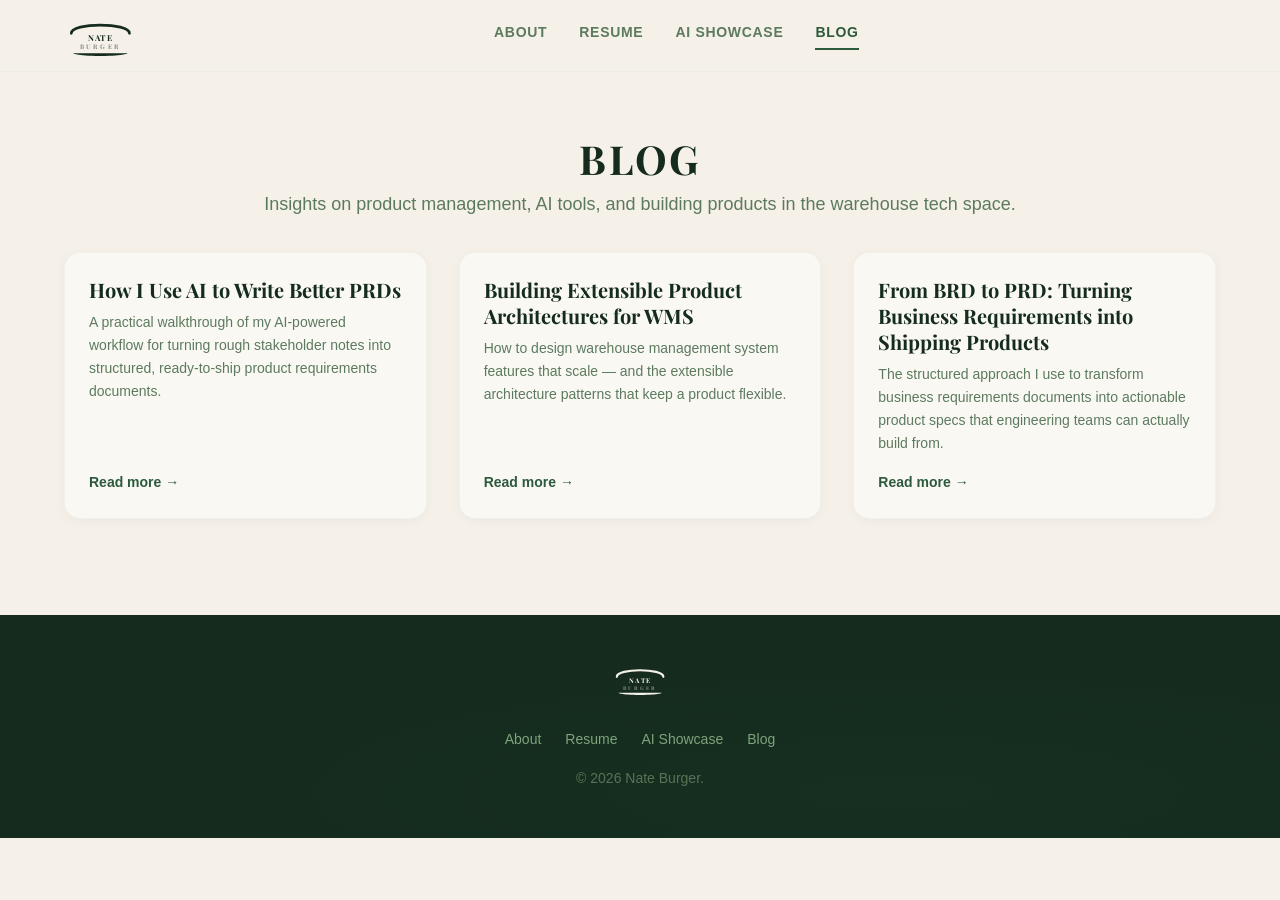
==== commit 50e64def: "Remove fabricated claims from homepage and blog posts Co-Authored-By: Claude Sonnet 5.5 <noreply@ant" ====
--- a/blog/index.html
+++ b/blog/index.html
@@ -95,23 +95,20 @@
       <div class="blog-index-grid stagger">
         <!-- Post 1 -->
         <article class="blog-card fade-in" style="--i: 0">
-          <span class="blog-card-date">February 2026</span>
-          <h3><a href="ai-powered-prds.html">How I Use AI to Write Better PRDs in Half the Time</a></h3>
+          <h3><a href="ai-powered-prds.html">How I Use AI to Write Better PRDs</a></h3>
           <p class="blog-card-excerpt">A practical walkthrough of my AI-powered workflow for turning rough stakeholder notes into structured, ready-to-ship product requirements documents.</p>
           <a href="ai-powered-prds.html" class="blog-card-link">Read more</a>
         </article>
 
         <!-- Post 2 -->
         <article class="blog-card fade-in" style="--i: 1">
-          <span class="blog-card-date">January 2026</span>
           <h3><a href="extensible-product-architectures.html">Building Extensible Product Architectures for WMS</a></h3>
-          <p class="blog-card-excerpt">How to design warehouse management system features that scale — with real examples of extensible architecture patterns that keep your product flexible.</p>
+          <p class="blog-card-excerpt">How to design warehouse management system features that scale — and the extensible architecture patterns that keep a product flexible.</p>
           <a href="extensible-product-architectures.html" class="blog-card-link">Read more</a>
         </article>
 
         <!-- Post 3 -->
         <article class="blog-card fade-in" style="--i: 2">
-          <span class="blog-card-date">December 2025</span>
           <h3><a href="brad-to-prd-framework.html">From BRD to PRD: Turning Business Requirements into Shipping Products</a></h3>
           <p class="blog-card-excerpt">The structured approach I use to transform business requirements documents into actionable product specs that engineering teams can actually build from.</p>
           <a href="brad-to-prd-framework.html" class="blog-card-link">Read more</a>
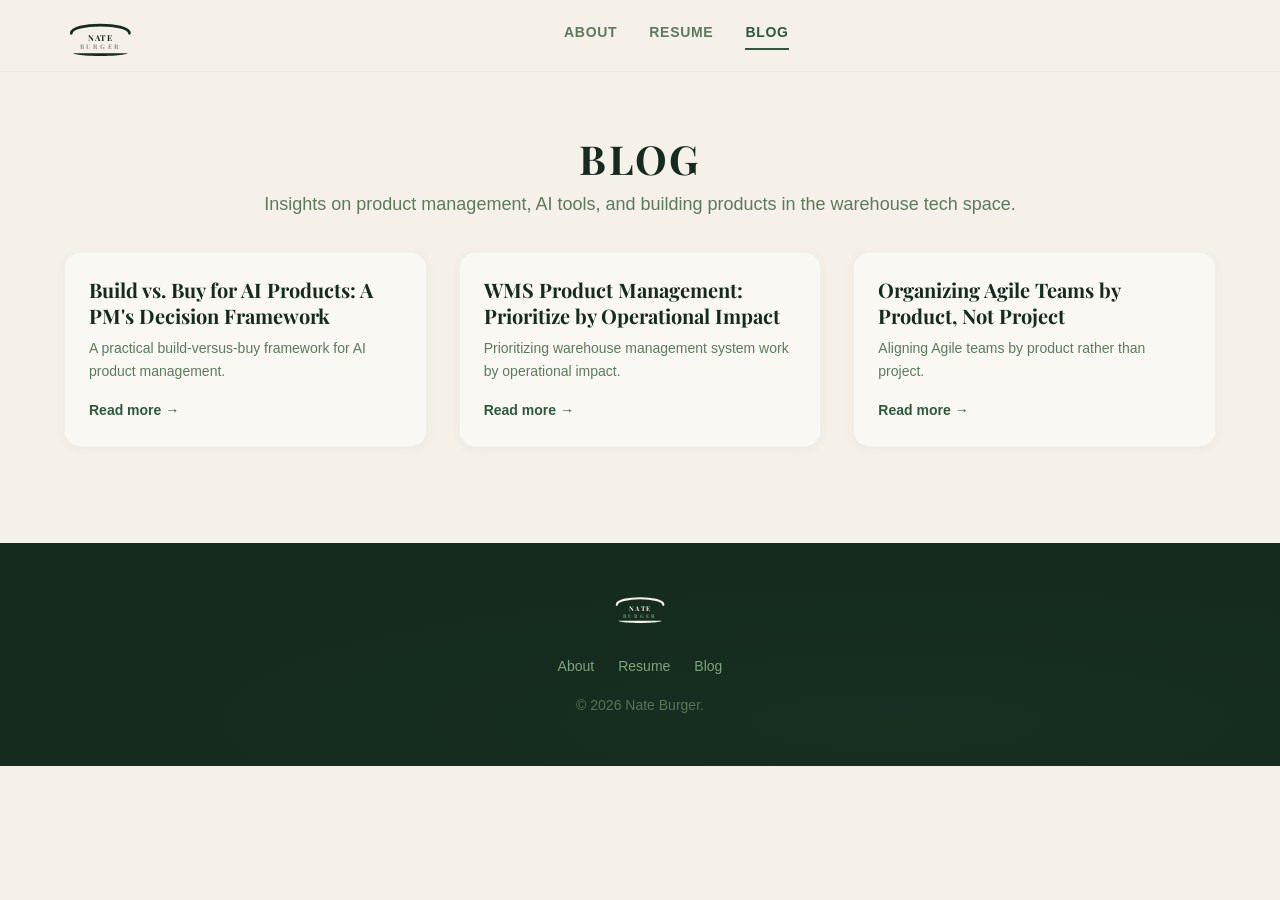
==== commit ccc83f98: "Rewrite blog posts around real experience from resume Co-Authored-By: Claude Sonnet 5.5 <noreply@ant" ====
--- a/blog/index.html
+++ b/blog/index.html
@@ -64,7 +64,6 @@
       <nav class="nav-links" role="navigation" aria-label="Main navigation">
         <a href="../#about">About</a>
         <a href="../#experience">Resume</a>
-        <a href="../#showcase">AI Showcase</a>
         <a href="./" class="active">Blog</a>
       </nav>
 
@@ -81,7 +80,6 @@
   <nav class="mobile-nav" role="navigation" aria-label="Mobile navigation">
     <a href="../#about">About</a>
     <a href="../#experience">Resume</a>
-    <a href="../#showcase">AI Showcase</a>
     <a href="./">Blog</a>
   </nav>
 
@@ -93,25 +91,22 @@
       </div>
 
       <div class="blog-index-grid stagger">
-        <!-- Post 1 -->
         <article class="blog-card fade-in" style="--i: 0">
-          <h3><a href="ai-powered-prds.html">How I Use AI to Write Better PRDs</a></h3>
-          <p class="blog-card-excerpt">A practical walkthrough of my AI-powered workflow for turning rough stakeholder notes into structured, ready-to-ship product requirements documents.</p>
-          <a href="ai-powered-prds.html" class="blog-card-link">Read more</a>
+          <h3><a href="build-vs-buy-ai-product-decisions.html">Build vs. Buy for AI Products: A PM's Decision Framework</a></h3>
+          <p class="blog-card-excerpt">A practical build-versus-buy framework for AI product management.</p>
+          <a href="build-vs-buy-ai-product-decisions.html" class="blog-card-link">Read more</a>
         </article>
 
-        <!-- Post 2 -->
         <article class="blog-card fade-in" style="--i: 1">
-          <h3><a href="extensible-product-architectures.html">Building Extensible Product Architectures for WMS</a></h3>
-          <p class="blog-card-excerpt">How to design warehouse management system features that scale — and the extensible architecture patterns that keep a product flexible.</p>
-          <a href="extensible-product-architectures.html" class="blog-card-link">Read more</a>
+          <h3><a href="wms-product-management-prioritization.html">WMS Product Management: Prioritize by Operational Impact</a></h3>
+          <p class="blog-card-excerpt">Prioritizing warehouse management system work by operational impact.</p>
+          <a href="wms-product-management-prioritization.html" class="blog-card-link">Read more</a>
         </article>
 
-        <!-- Post 3 -->
         <article class="blog-card fade-in" style="--i: 2">
-          <h3><a href="brad-to-prd-framework.html">From BRD to PRD: Turning Business Requirements into Shipping Products</a></h3>
-          <p class="blog-card-excerpt">The structured approach I use to transform business requirements documents into actionable product specs that engineering teams can actually build from.</p>
-          <a href="brad-to-prd-framework.html" class="blog-card-link">Read more</a>
+          <h3><a href="agile-teams-organized-by-product.html">Organizing Agile Teams by Product, Not Project</a></h3>
+          <p class="blog-card-excerpt">Aligning Agile teams by product rather than project.</p>
+          <a href="agile-teams-organized-by-product.html" class="blog-card-link">Read more</a>
         </article>
       </div>
     </div>
@@ -131,7 +126,6 @@
         <nav class="footer-links" aria-label="Footer navigation">
           <a href="../#about">About</a>
           <a href="../#experience">Resume</a>
-          <a href="../#showcase">AI Showcase</a>
           <a href="./">Blog</a>
         </nav>
         <p class="footer-copy">&copy; 2026 Nate Burger.</p>
